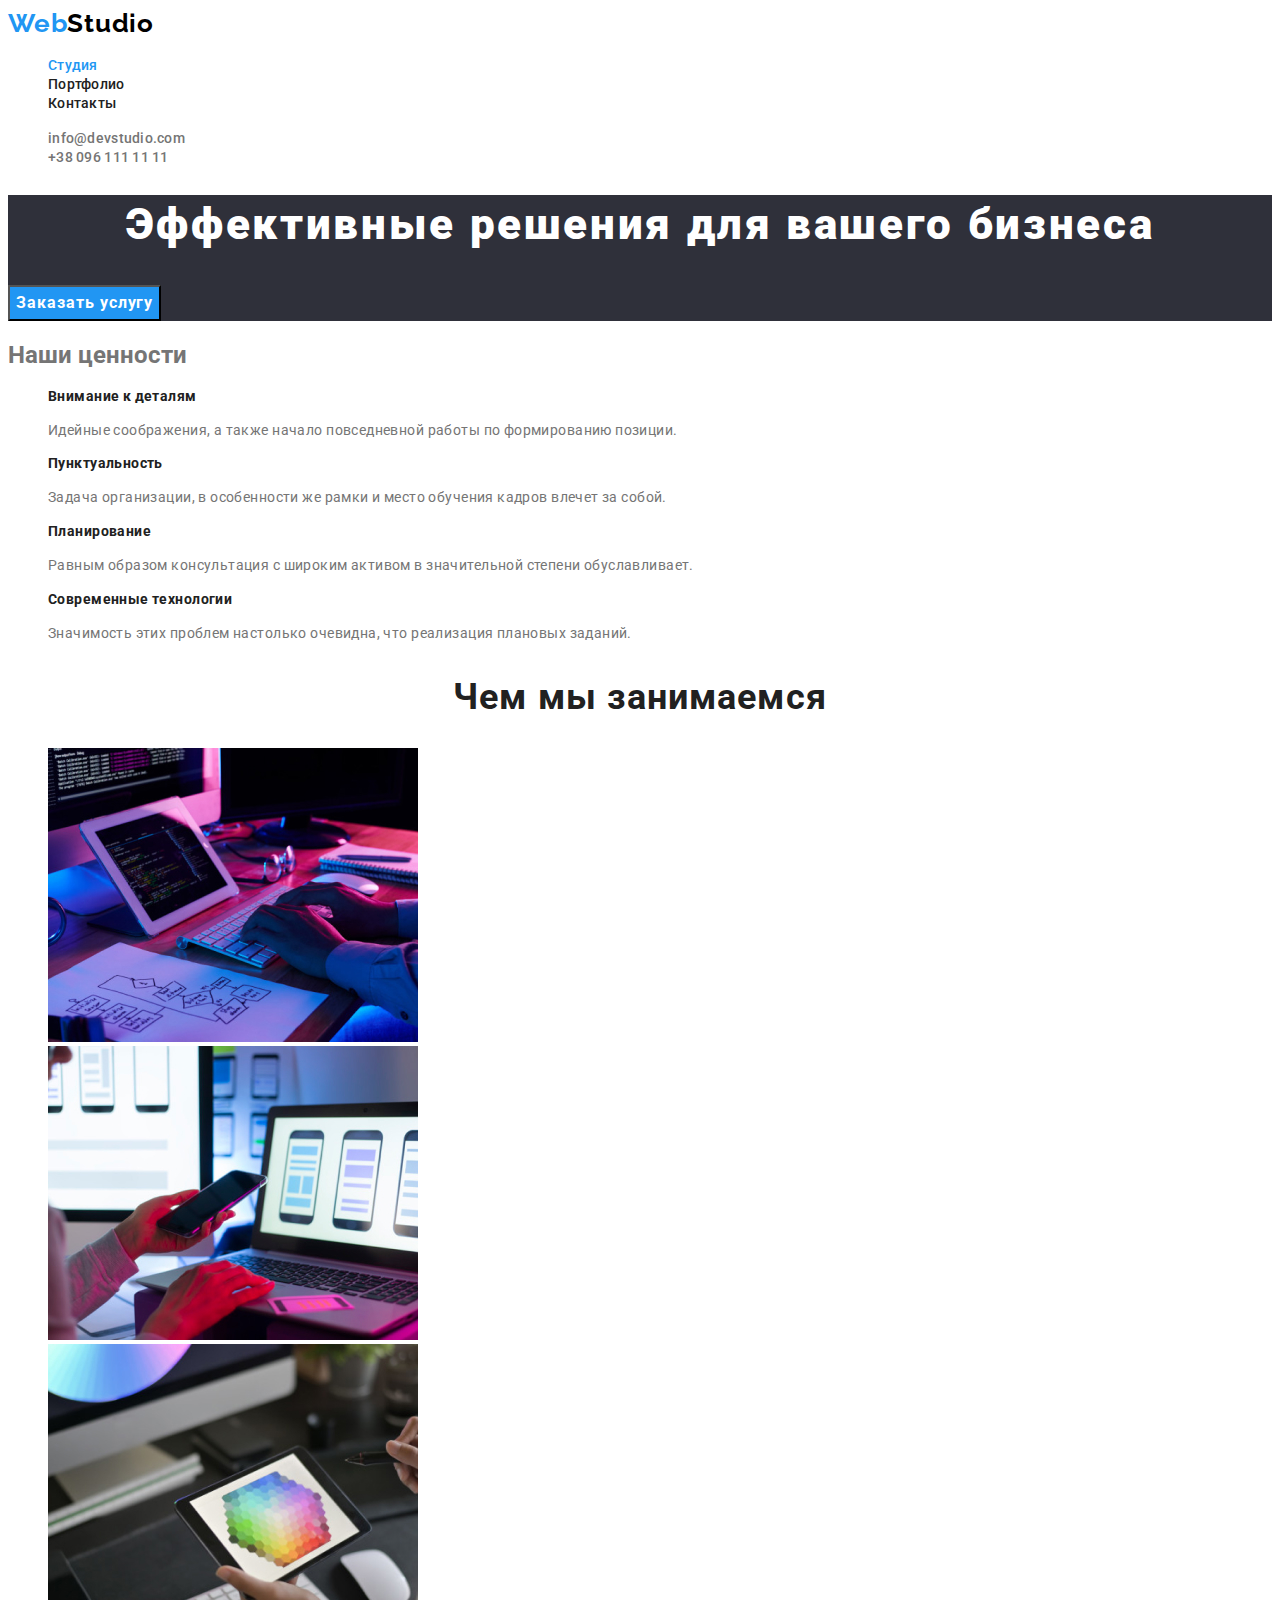
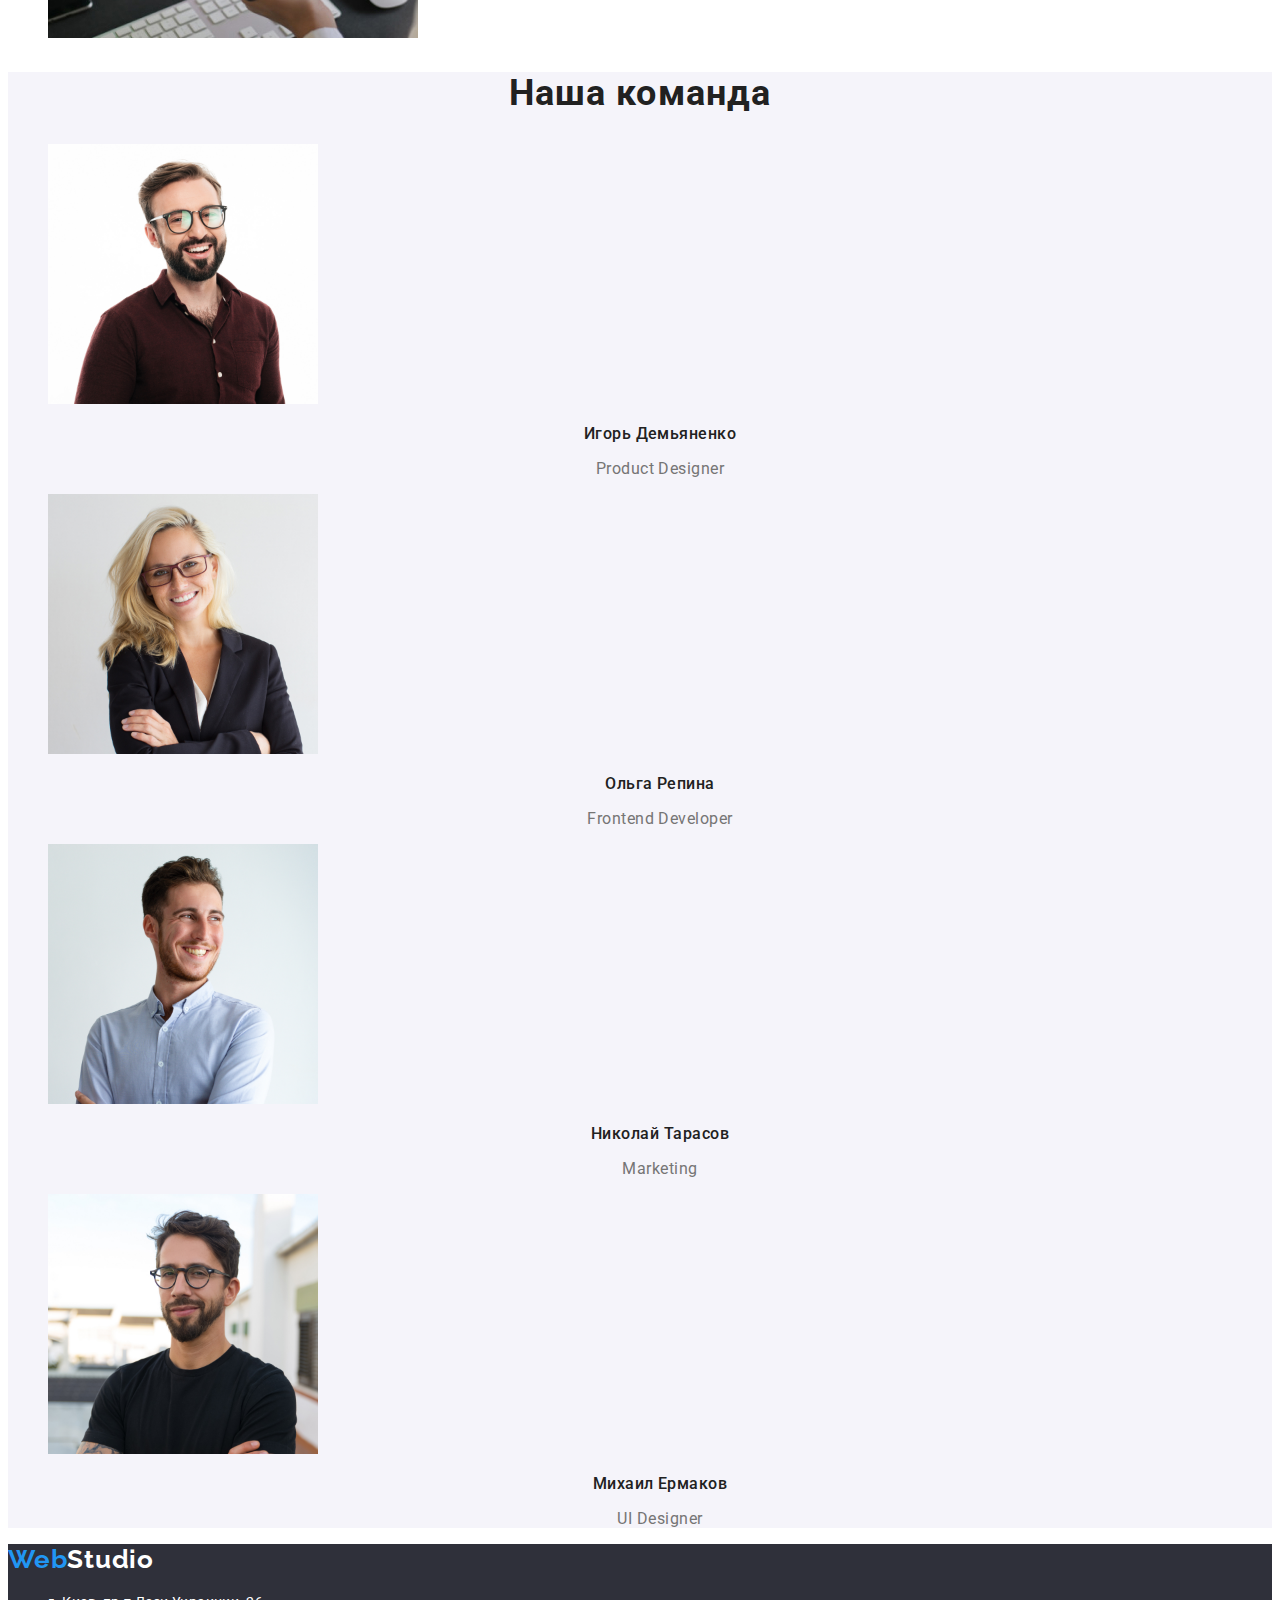
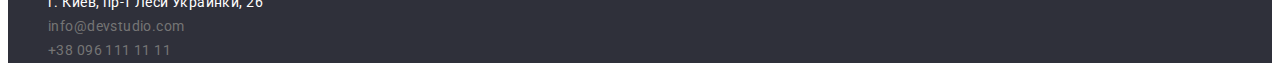
==== index.html @ 7a52e7ff "Дадає файли сайту" ====
<!DOCTYPE html>
<html lang="ru">
<head>
    <meta charset="UTF-8">
    <meta http-equiv="X-UA-Compatible" content="IE=edge">
    <meta name="viewport" content="width=device-width, initial-scale=1.0">
    <title>WebStudio</title>
    <link rel="preconnect" href="https://fonts.gstatic.com">
    <link href="https://fonts.googleapis.com/css2?family=Raleway:wght@700&family=Roboto:wght@400;500;700;900&display=swap" rel="stylesheet">
    <link rel="stylesheet" href="./css/styles.css">
</head>
<body>
<!-- Header -->
    <header>
        <nav class="navigation">
            <a class="logo link" href="./index.html" ><span class="logo-accent">Web</span>Studio</a>
            <ul class="navigation-list list">
                <li><a class="navigation-list-link link current" href="./index.html" >Студия</a></li>
                <li><a class="navigation-list-link link" href="./portfolio.html" >Портфолио</a></li>
                <li><a class="navigation-list-link link" href="#" >Контакты</a></li>
            </ul>
            
        </nav>
        <ul class="contacts-list list">
            <li><a class="contacts-list-link link" href="mailto:info@devstudio.com" >info@devstudio.com</a></li>
            <li><a class="contacts-list-link link" href="tel:+380961111111" >+38 096 111 11 11</a></li>
        </ul>
    </header>
    <main>
<!--Hero-->
    <section class="hero">
        <h1 class="hero-title">Эффективные решения для вашего бизнеса</h1>
        <button class="hero-button" type="button" >Заказать услугу</button>
    </section>
<!--Values-->
    <section class="values">
        <h2>Наши ценности</h2>
        <ul class="values-list list">
            <li>
                <h3 class="values-list-title">Внимание к деталям</h3>
                <p class="values-list-text">Идейные соображения, а также начало повседневной работы по формированию позиции.</p>
            </li>
            <li>
                <h3 class="values-list-title">Пунктуальность</h3>
                <p class="values-list-text">Задача организации, в особенности же рамки и место обучения кадров влечет за собой.</p>
            </li>
            <li>
                <h3 class="values-list-title">Планирование</h3>
                <p class="values-list-text">Равным образом консультация с широким активом в значительной степени обуславливает.</p>                
            </li>
            <li>
                <h3 class="values-list-title">Современные технологии</h3>
                <p class="values-list-text">Значимость этих проблем настолько очевидна, что реализация плановых заданий.</p>                
            </li>
        </ul>
    </section>
<!-- Activity -->
    <section >
        <h2 class="section-title">Чем мы занимаемся </h2>
        <ul class="list">
            <li>
                <img src="./images/what_we_do1.jpg" alt="Человек наберает код" width="370">
            </li>
            <li>
                <img src="./images/what_we_do2.jpg" alt="Человек выбирает дизайн сайта для мобильного устройства" width="370">
            </li>
            <li>
                <img src="./images/what_we_do3.jpg" alt="Человек выбирает цвет из палитры на планшете" width="370">
            </li>
        </ul>
    </section>
<!-- Team -->
    <section class="team"> 
        <h2 class="section-title">Наша команда</h2>
        <ul class="team-list list">
            <li class="team-list-item">
                <img src="./images/team1.jpg" alt="Игорь Демьяненко" width="270">
                <h3 class="team-list-item-title">Игорь Демьяненко</h3>
                <p class="team-list-item-text" lang="en" >Product Designer</p>
            </li>
            <li class="team-list-item">
                <img src="./images/team4.jpg" alt="Ольга Репина" width="270">
                <h3 class="team-list-item-title">Ольга Репина</h3>
                <p class="team-list-item-text" lang="en">Frontend Developer</p>
            </li>
            <li class="team-list-item">
                <img src="./images/team3.jpg" alt="Николай Тарасов" width="270">
                <h3 class="team-list-item-title">Николай Тарасов</h3>
                <p class="team-list-item-text" lang="en">Marketing</p>
            </li>
            <li class="team-list-item">
                <img src="./images/team2.jpg" alt="Михаил Ермаков" width="270">
                <h3 class="team-list-item-title">Михаил Ермаков</h3>
                <p class="team-list-item-text" lang="en">UI Designer</p>
            </li>
        </ul>
    </section>
    </main>
<!-- Footer -->
    <footer class="footer">
        <a class="logo link" href="./index.html" ><span class="logo-accent">Web</span>Studio</a>
        <address class="contact-information">
            <ul class="contact-information-list list">
                <li><a class="contact-information-list-link address link" href="https://goo.gl/maps/SBPvkcsHBhy8aDbb7" target="_blank" rel="noopener noreferrer">г. Киев, пр-т Леси Украинки, 26</a></li>
                <li><a class="contact-information-list-link link" href="mailto:info@devstudio.com" >info@devstudio.com</a></li>
                <li><a class="contact-information-list-link link" href="tel:+380961111111" >+38 096 111 11 11</a></li>
            </ul>
        </address>
    </footer>
</body>
</html>
---- css/styles.css ----
/* accent color #2196F3  */
/* headings color #212121 */
/* main text color #757575 */
/* secondary background color #F5F4FA */
/* primary background color #FFFFFF */
/* logo font Raleway  700
Oleo Script 400 */
/* main font Roboto */
/* font weight 400, 500, 700, 900 */
/* font-family: 'Raleway', sans-serif;
font-family: 'Roboto', sans-serif; */
/* button hover color #188CE8 */
:root {
    --background-color: #FFFFFF;
    --secondary-background-color: #F5F4FA;
    --main-text-color: #757575;
    --secondary-text-color: #212121;
    --accent-color: #2196F3;
    --footer-color: #2F303A;
    --filter-button-color: #F5F4FA;
    --button-accent-color: #188CE8;
    --main-font: "Roboto", sans-serif;
    --logo-font: "Raleway", sans-serif;
}

.list {
    list-style: none;
}

.link {
    text-decoration: none;
}

body {
    background-color: var(--background-color);
    color: var(--main-text-color);
    font-family: var(--main-font);
}
 
/* ============= COMPONENTS ============= */

.section-title {
    color: var(--secondary-text-color);
    font-family: Roboto;
    font-size: 36px;
    line-height: 1.17;
    letter-spacing: 0.03em;
    text-align: center;
 }

/* ============= END COMPONENTS ============= */

/* ============= HEADER ============= */
.logo {
    color: #000000;
    font-family: var(--logo-font);
    font-size: 26px;
    font-weight: 700;
    line-height: 1.19;
    letter-spacing: 0.03em;
}

.logo-accent {
    color: var(--accent-color);
}

.navigation-list-link {
    color:var(--secondary-text-color);
    font-size: 14px;
    font-weight: 500;
    line-height: 1.14;
    letter-spacing: 0.02em;
}

.navigation-list-link.current {
    color: var(--accent-color);
}

.navigation-list-link:hover,
.navigation-list-link:focus {
    color: var(--accent-color);
}

.contacts-list-link {
    color: var(--main-text-color);
    font-size: 14px;
    font-weight: 500;
    line-height: 1.14;
    letter-spacing: 0.02em; 
}

.contacts-list-link:hover,
.contacts-list-link:focus {
    color: var(--accent-color);
}

/* ============= END HEADER ============= */

/* ============= HERO ============= */

.hero {
    background-color: var(--footer-color);
}

.hero-title {
    color: var(--background-color);
    font-size: 44px;
    font-weight: 900;
    line-height: 1.36;
    letter-spacing: 0.06em;
    text-align: center;
}

.hero-button {
    font-family: var(--main-font);
    color: var(--background-color);
    font-size: 16px;
    font-weight: 700;
    line-height: 1.88;
    letter-spacing: 0.06em;
    text-align: center;
    background-color: var(--accent-color); 
    cursor: pointer;
}

.hero-button:hover,
.hero-button:focus {
    background-color: var(--button-accent-color); 
}

/* ============= END HERO ============= */

/* ============= VALUES ============= */

.values-list-title {
    color: var(--secondary-text-color);
    font-size: 14px;
    line-height: 1.14;
    letter-spacing: 0.03em;
}

.values-list-text {
    font-size: 14px;
    line-height: 1.71;
    letter-spacing: 0.03em;
}

/* ============= END VALUES ============= */

/* ============= TEAM ============= */

.team {
    background-color: var(--secondary-background-color);
}

.team-list-item-title {
    color: var(--secondary-text-color);
    font-size: 16px;
    font-weight: 500;
    line-height: 1.19;
    letter-spacing: 0.03em;
    text-align: center;
}

.team-list-item-text {
    font-size: 16px;
    line-height: 1.19;
    letter-spacing: 0.03em;
    text-align: center;
}

/* ============= END TEAM ============= */

/* ============= PORTFOLIO ============= */

.filter-button {
    font-family: var(--main-font);
    color: var(--secondary-text-color);
    background-color: var(--filter-button-color);
    font-size: 16px;
    font-weight: 500;
    line-height: 1.63;
    letter-spacing: 0.03em;
    text-align: center;
    cursor:pointer;
}

.filter-button:hover,
.filter-button:focus {
    color: var(--background-color);
    background-color: var(--accent-color);
}

.examples-list-item-title {
    color: var(--secondary-text-color);
    font-size: 18px;
    line-height: 2;
    letter-spacing: 0.06em;
}

.examples-list-item-text {
    font-size: 16px;
    line-height: 1.88;
    letter-spacing: 0.03em;
 }

/* ============= END PORTFOLIO ============= */

/* ============= FOOTER ============= */

.footer {
    background-color: var(--footer-color);
}

.footer .logo {
    color:var(--background-color)
}

.contact-information-list-link {
    color: var(--main-text-color);
    font-style: normal;
    font-size: 14px;
    line-height: 1.71;
    letter-spacing: 0.03em;
}

.contact-information-list-link.address {
    color: var(--background-color);
}

.contact-information-list-link:hover,
.contact-information-list-link:focus {
    color: var(--accent-color);
}

/* ============= END FOOTER ============= */
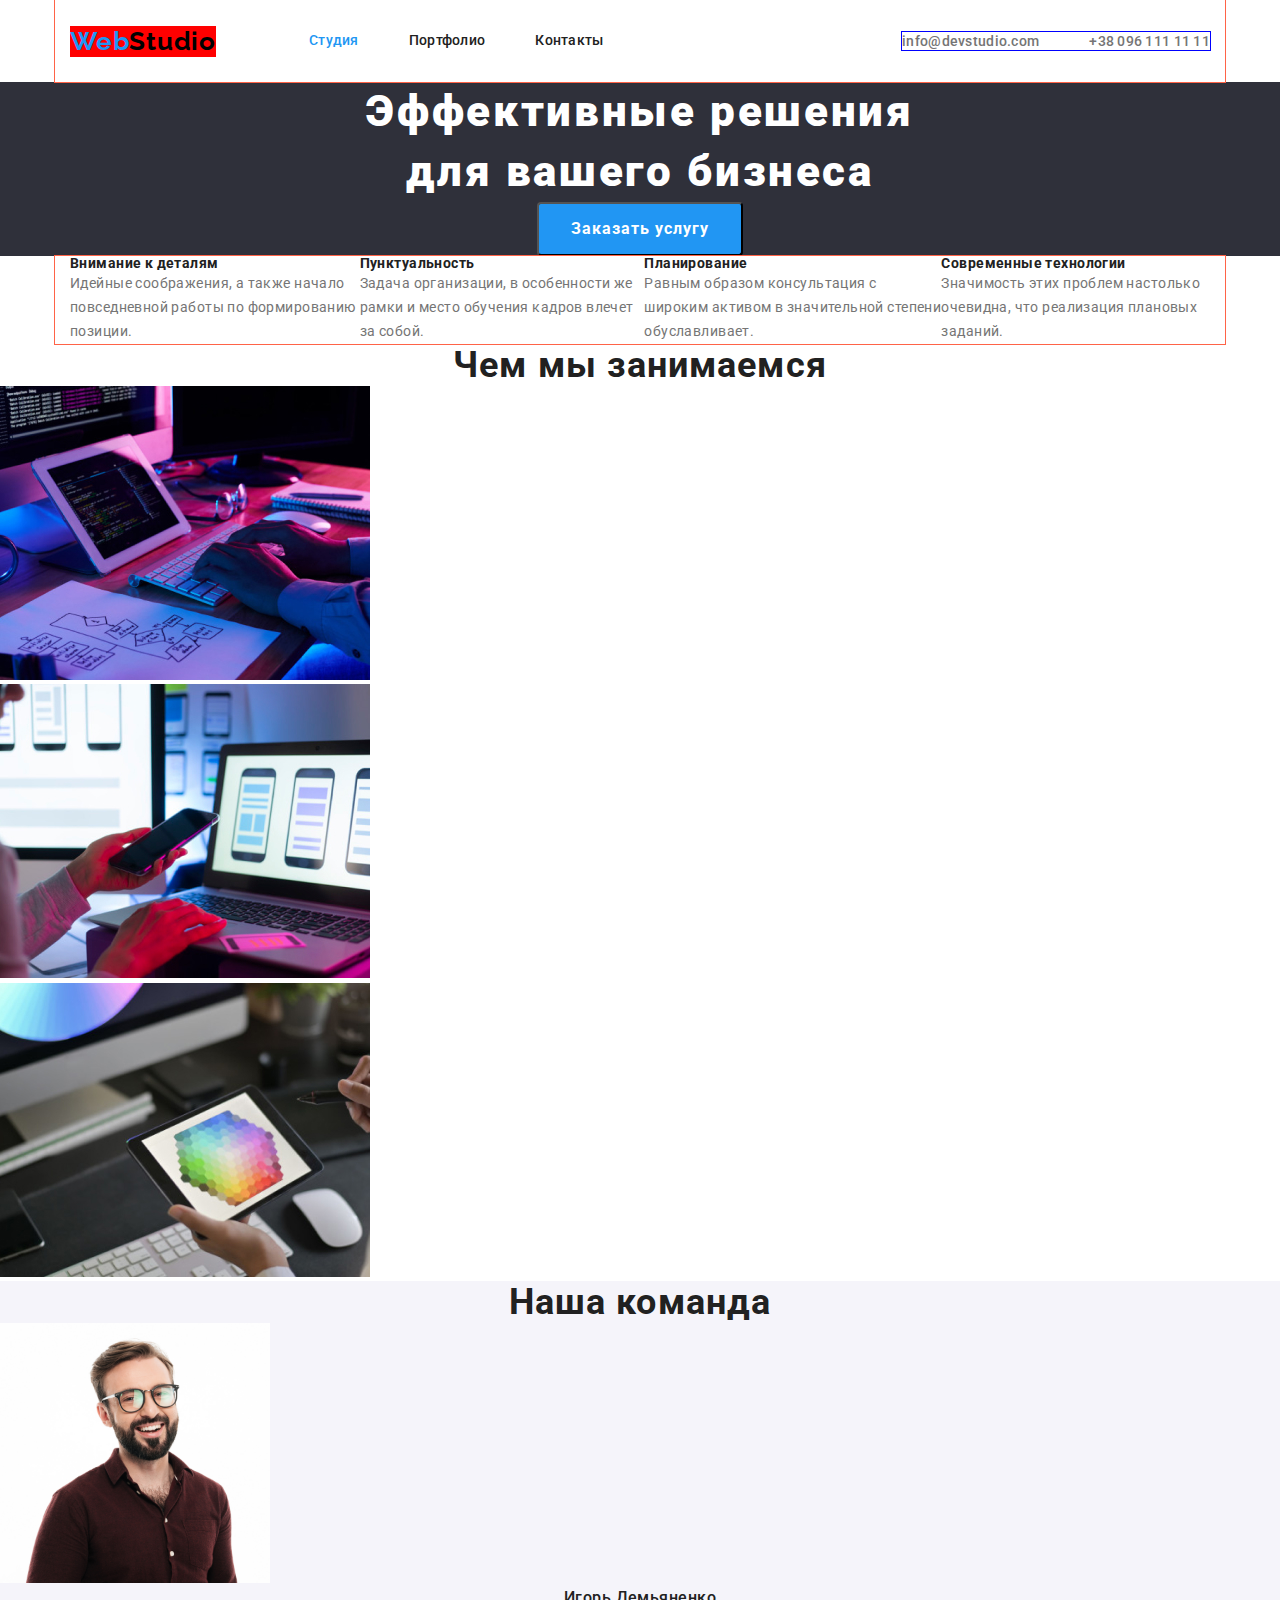
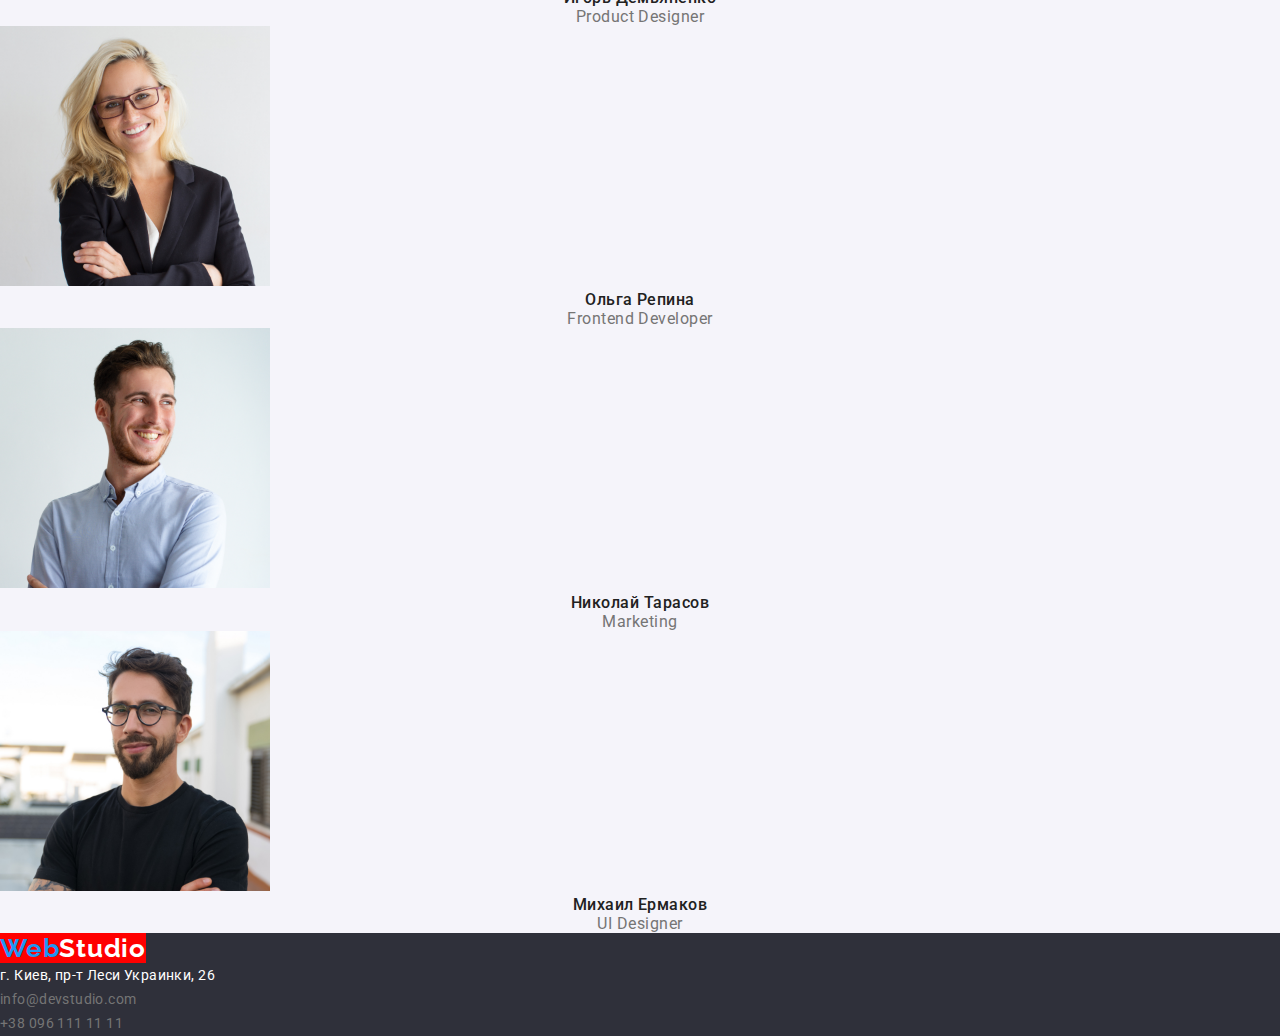
==== commit fb5b4c47: "Додає стилі позиціонування до header і hero" ====
--- a/index.html
+++ b/index.html
@@ -7,52 +7,59 @@
     <title>WebStudio</title>
     <link rel="preconnect" href="https://fonts.gstatic.com">
     <link href="https://fonts.googleapis.com/css2?family=Raleway:wght@700&family=Roboto:wght@400;500;700;900&display=swap" rel="stylesheet">
+    <link rel="stylesheet" href="https://cdnjs.cloudflare.com/ajax/libs/modern-normalize/0.6.0/modern-normalize.min.css"/>
     <link rel="stylesheet" href="./css/styles.css">
 </head>
 <body>
 <!-- Header -->
-    <header>
-        <nav class="navigation">
-            <a class="logo link" href="./index.html" ><span class="logo-accent">Web</span>Studio</a>
-            <ul class="navigation-list list">
-                <li><a class="navigation-list-link link current" href="./index.html" >Студия</a></li>
-                <li><a class="navigation-list-link link" href="./portfolio.html" >Портфолио</a></li>
-                <li><a class="navigation-list-link link" href="#" >Контакты</a></li>
+    <header class="page-header">
+        <div class="container">
+            <nav class="navigation">
+                <a class="logo link" href="./index.html" ><span class="logo-accent">Web</span>Studio</a>
+                <ul class="navigation-list list">
+                    <li class="item"><a class="navigation-list-link link current" href="./index.html" >Студия</a></li>
+                    <li class="item"><a class="navigation-list-link link" href="./portfolio.html" >Портфолио</a></li>
+                    <li class="item"><a class="navigation-list-link link" href="#" >Контакты</a></li>
+                </ul>
+                
+            </nav>
+            <ul class="contacts-list list">
+                <li class="item"><a class="contacts-list-link link" href="mailto:info@devstudio.com" >info@devstudio.com</a></li>
+                <li class="item"><a class="contacts-list-link link" href="tel:+380961111111" >+38 096 111 11 11</a></li>
             </ul>
-            
-        </nav>
-        <ul class="contacts-list list">
-            <li><a class="contacts-list-link link" href="mailto:info@devstudio.com" >info@devstudio.com</a></li>
-            <li><a class="contacts-list-link link" href="tel:+380961111111" >+38 096 111 11 11</a></li>
-        </ul>
+        </div>
     </header>
     <main>
 <!--Hero-->
     <section class="hero">
-        <h1 class="hero-title">Эффективные решения для вашего бизнеса</h1>
-        <button class="hero-button" type="button" >Заказать услугу</button>
+        <div>
+            <h1 class="hero-title">Эффективные решения <br/> для вашего бизнеса</h1>
+            <button class="hero-button" type="button" >Заказать услугу</button>
+        </div>
     </section>
 <!--Values-->
     <section class="values">
-        <h2>Наши ценности</h2>
+        <div class="container">
+            <h2 class="visually-hidden">Наши ценности</h2>
         <ul class="values-list list">
-            <li>
+            <li class="item">
                 <h3 class="values-list-title">Внимание к деталям</h3>
                 <p class="values-list-text">Идейные соображения, а также начало повседневной работы по формированию позиции.</p>
             </li>
-            <li>
+            <li class="item">
                 <h3 class="values-list-title">Пунктуальность</h3>
                 <p class="values-list-text">Задача организации, в особенности же рамки и место обучения кадров влечет за собой.</p>
             </li>
-            <li>
+            <li class="item">
                 <h3 class="values-list-title">Планирование</h3>
                 <p class="values-list-text">Равным образом консультация с широким активом в значительной степени обуславливает.</p>                
             </li>
-            <li>
+            <li class="item">
                 <h3 class="values-list-title">Современные технологии</h3>
                 <p class="values-list-text">Значимость этих проблем настолько очевидна, что реализация плановых заданий.</p>                
             </li>
         </ul>
+        </div>
     </section>
 <!-- Activity -->
     <section >
--- a/css/styles.css
+++ b/css/styles.css
@@ -23,6 +23,24 @@
     --logo-font: "Raleway", sans-serif;
 }
 
+h1,
+h2,
+h3,
+h4,
+h5,
+h6,
+p {
+  margin-top: 0;
+  margin-bottom: 0;
+}
+
+ul,
+ol {
+  margin-top: 0;
+  margin-bottom: 0;
+  padding-left: 0;
+}
+
 .list {
     list-style: none;
 }
@@ -36,6 +54,29 @@
     color: var(--main-text-color);
     font-family: var(--main-font);
 }
+
+.container {
+    margin-left: auto;
+    margin-right: auto;
+    width: 1170px;
+    padding-left: 15px;
+    padding-right: 15px;
+    outline: 1px solid tomato;
+}
+
+.visually-hidden {
+    position: absolute;
+    width: 1px;
+    height: 1px;
+    margin: -1px;
+    border: 0;
+    padding: 0;
+    
+    white-space: nowrap;
+    clip-path: inset(100%);
+    clip: rect(0 0 0 0);
+    overflow: hidden;
+  }
  
 /* ============= COMPONENTS ============= */
 
@@ -51,8 +92,22 @@
 /* ============= END COMPONENTS ============= */
 
 /* ============= HEADER ============= */
+
+.page-header > .container {
+    display:flex;
+    align-items: center;
+}
+
+.page-header .navigation {
+    display: flex;
+}
+
 .logo {
+    margin-right: 93px;
+    background-color: red;
+
     color: #000000;
+
     font-family: var(--logo-font);
     font-size: 26px;
     font-weight: 700;
@@ -64,8 +119,26 @@
     color: var(--accent-color);
 }
 
+.navigation-list {
+    display: flex;
+    align-items: center;
+}
+
+.navigation-list > .item {
+}
+
+.navigation-list > .item:not(:last-child) {
+    margin-right: 50px;
+}
+
+/* NEEDS REVIEWING PROBLEM WITH PADDING */
 .navigation-list-link {
+    display: block;
+    padding-top: 32;
+    padding-top: 32;
+
     color:var(--secondary-text-color);
+
     font-size: 14px;
     font-weight: 500;
     line-height: 1.14;
@@ -81,8 +154,21 @@
     color: var(--accent-color);
 }
 
+.contacts-list {
+    display: flex;
+    margin-top: 32px;
+    margin-bottom: 32px;
+    margin-left: auto;
+    outline: 1px solid blue;
+}
+
+.contacts-list > .item:not(:last-child) {
+    margin-right: 50px;
+}
+
 .contacts-list-link {
     color: var(--main-text-color);
+    
     font-size: 14px;
     font-weight: 500;
     line-height: 1.14;
@@ -100,26 +186,34 @@
 
 .hero {
     background-color: var(--footer-color);
+
+    text-align: center;
 }
 
 .hero-title {
     color: var(--background-color);
+
     font-size: 44px;
     font-weight: 900;
     line-height: 1.36;
     letter-spacing: 0.06em;
-    text-align: center;
 }
 
 .hero-button {
+    border-radius: 4px;
+    padding: 10px 32px;
+    min-width: 200px;
+
+    color: var(--background-color);
+    background-color: var(--accent-color);
+
     font-family: var(--main-font);
-    color: var(--background-color);
     font-size: 16px;
     font-weight: 700;
     line-height: 1.88;
     letter-spacing: 0.06em;
     text-align: center;
-    background-color: var(--accent-color); 
+ 
     cursor: pointer;
 }
 
@@ -131,6 +225,14 @@
 /* ============= END HERO ============= */
 
 /* ============= VALUES ============= */
+
+.values-list {
+    display: flex;
+}
+
+.values-list > .item {
+
+}
 
 .values-list-title {
     color: var(--secondary-text-color);
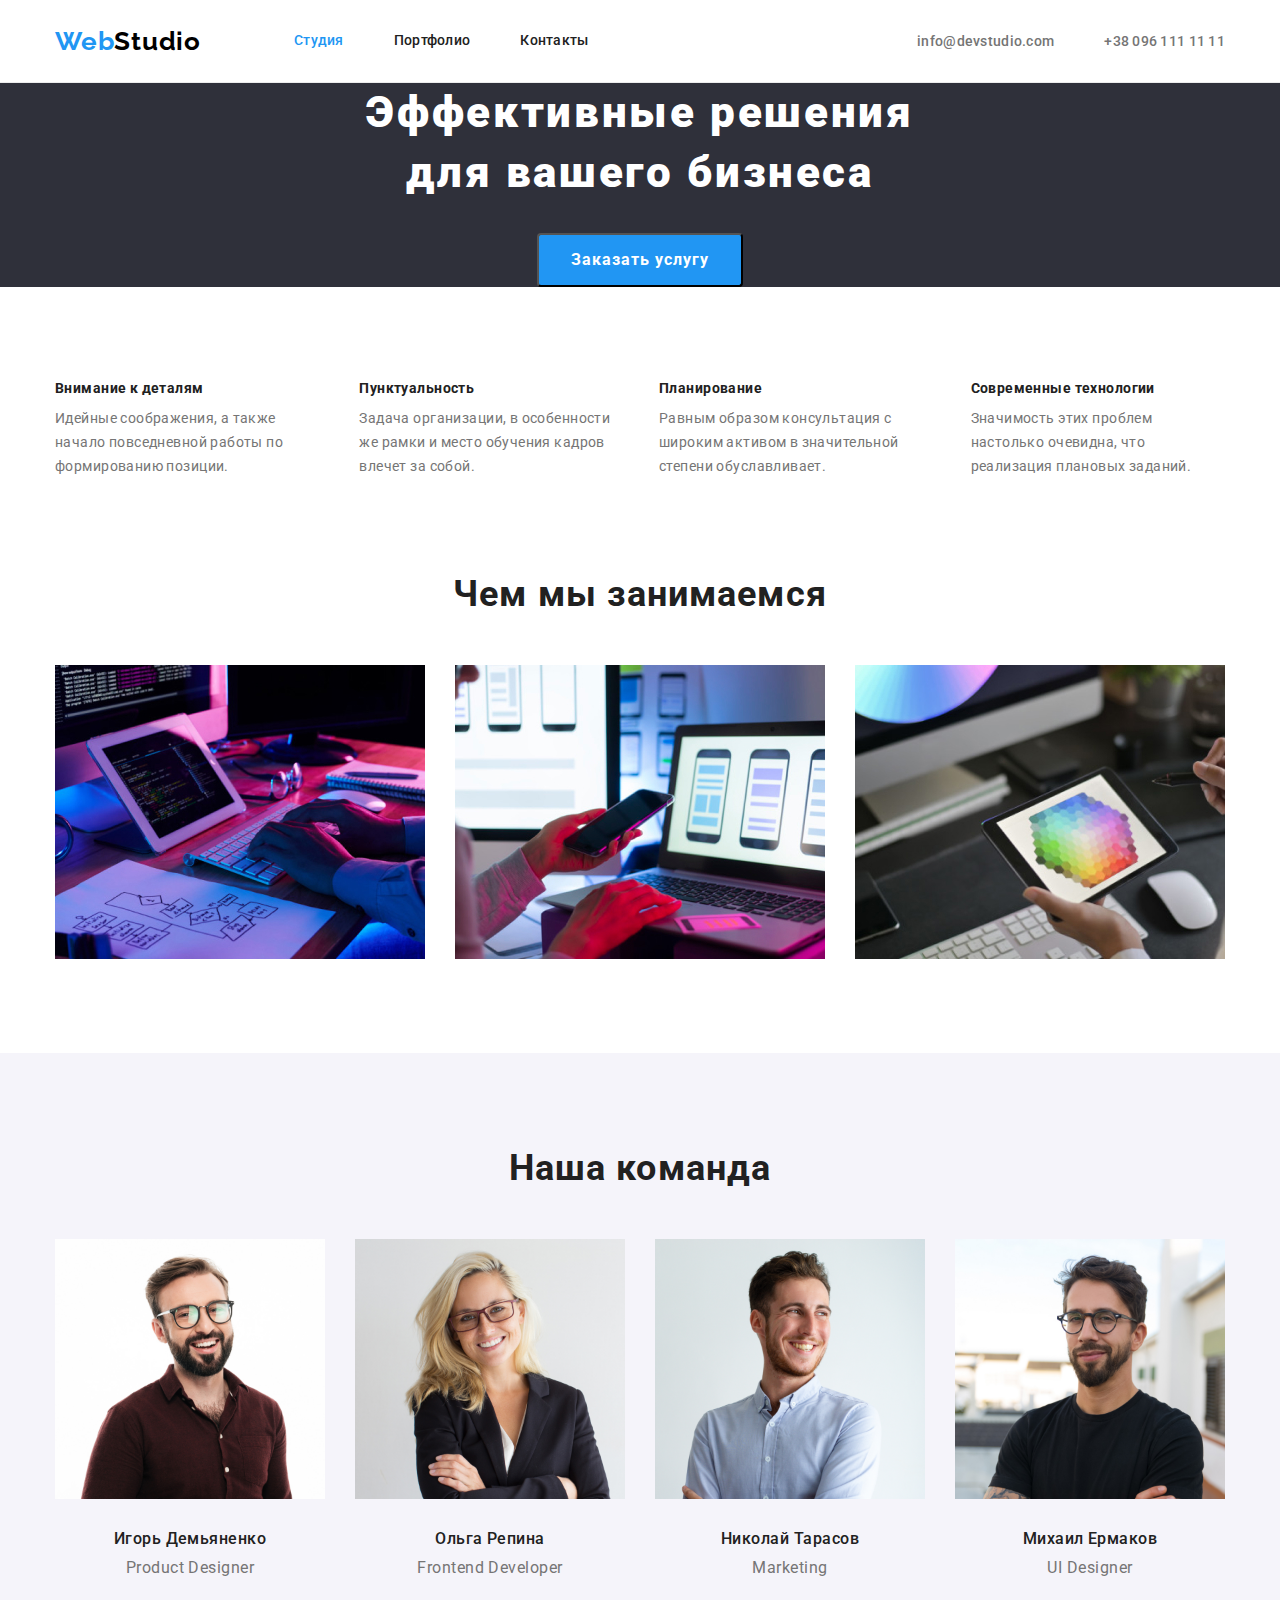
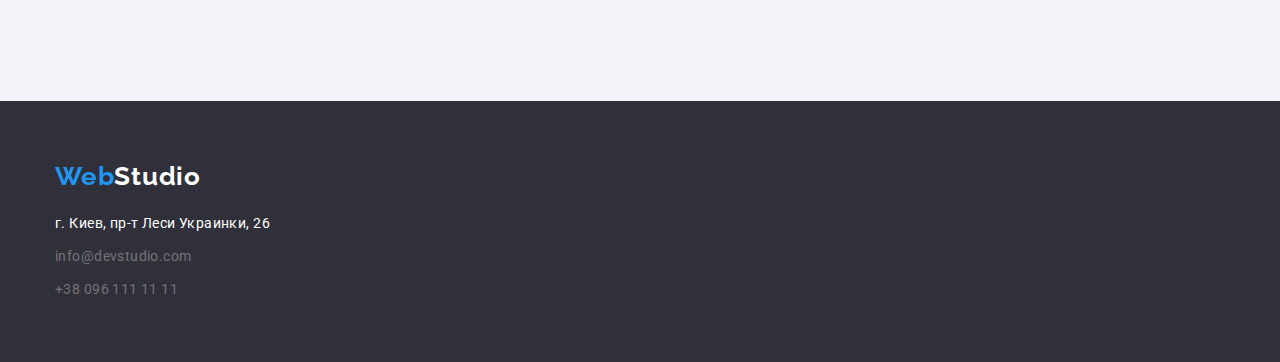
==== commit 2fc97c38: "Дадає стилі позиціонування до файлу styles.css" ====
--- a/index.html
+++ b/index.html
@@ -38,7 +38,7 @@
         </div>
     </section>
 <!--Values-->
-    <section class="values">
+    <section class="values section">
         <div class="container">
             <h2 class="visually-hidden">Наши ценности</h2>
         <ul class="values-list list">
@@ -62,57 +62,63 @@
         </div>
     </section>
 <!-- Activity -->
-    <section >
-        <h2 class="section-title">Чем мы занимаемся </h2>
-        <ul class="list">
-            <li>
-                <img src="./images/what_we_do1.jpg" alt="Человек наберает код" width="370">
+    <section class="activity section">
+        <div class="container">
+            <h2 class="section-title">Чем мы занимаемся </h2>
+        <ul class="activity-list list">
+            <li class="item">
+                <img  class="image" src="./images/what_we_do1.jpg" alt="Человек наберает код" width="370">
             </li>
-            <li>
-                <img src="./images/what_we_do2.jpg" alt="Человек выбирает дизайн сайта для мобильного устройства" width="370">
+            <li class="item">
+                <img class="image" src="./images/what_we_do2.jpg" alt="Человек выбирает дизайн сайта для мобильного устройства" width="370">
             </li>
-            <li>
-                <img src="./images/what_we_do3.jpg" alt="Человек выбирает цвет из палитры на планшете" width="370">
+            <li class="item">
+                <img class="image" src="./images/what_we_do3.jpg" alt="Человек выбирает цвет из палитры на планшете" width="370">
             </li>
         </ul>
+        </div>
     </section>
 <!-- Team -->
-    <section class="team"> 
-        <h2 class="section-title">Наша команда</h2>
+    <section class="team section"> 
+        <div class="container">
+            <h2 class="section-title">Наша команда</h2>
         <ul class="team-list list">
             <li class="team-list-item">
-                <img src="./images/team1.jpg" alt="Игорь Демьяненко" width="270">
+                <img class="team-list-item-image" src="./images/team1.jpg" alt="Игорь Демьяненко" width="270">
                 <h3 class="team-list-item-title">Игорь Демьяненко</h3>
                 <p class="team-list-item-text" lang="en" >Product Designer</p>
             </li>
             <li class="team-list-item">
-                <img src="./images/team4.jpg" alt="Ольга Репина" width="270">
+                <img class="team-list-item-image" src="./images/team4.jpg" alt="Ольга Репина" width="270">
                 <h3 class="team-list-item-title">Ольга Репина</h3>
                 <p class="team-list-item-text" lang="en">Frontend Developer</p>
             </li>
             <li class="team-list-item">
-                <img src="./images/team3.jpg" alt="Николай Тарасов" width="270">
+                <img class="team-list-item-image" src="./images/team3.jpg" alt="Николай Тарасов" width="270">
                 <h3 class="team-list-item-title">Николай Тарасов</h3>
                 <p class="team-list-item-text" lang="en">Marketing</p>
             </li>
             <li class="team-list-item">
-                <img src="./images/team2.jpg" alt="Михаил Ермаков" width="270">
+                <img class="team-list-item-image" src="./images/team2.jpg" alt="Михаил Ермаков" width="270">
                 <h3 class="team-list-item-title">Михаил Ермаков</h3>
                 <p class="team-list-item-text" lang="en">UI Designer</p>
             </li>
         </ul>
+        </div>
     </section>
     </main>
 <!-- Footer -->
     <footer class="footer">
-        <a class="logo link" href="./index.html" ><span class="logo-accent">Web</span>Studio</a>
+        <div class="container">
+            <a class="logo link" href="./index.html" ><span class="logo-accent">Web</span>Studio</a>
         <address class="contact-information">
             <ul class="contact-information-list list">
-                <li><a class="contact-information-list-link address link" href="https://goo.gl/maps/SBPvkcsHBhy8aDbb7" target="_blank" rel="noopener noreferrer">г. Киев, пр-т Леси Украинки, 26</a></li>
-                <li><a class="contact-information-list-link link" href="mailto:info@devstudio.com" >info@devstudio.com</a></li>
-                <li><a class="contact-information-list-link link" href="tel:+380961111111" >+38 096 111 11 11</a></li>
+                <li class="item"><a class="contact-information-list-link address link" href="https://goo.gl/maps/SBPvkcsHBhy8aDbb7" target="_blank" rel="noopener noreferrer">г. Киев, пр-т Леси Украинки, 26</a></li>
+                <li class="item"><a class="contact-information-list-link link" href="mailto:info@devstudio.com" >info@devstudio.com</a></li>
+                <li class="item"><a class="contact-information-list-link link" href="tel:+380961111111" >+38 096 111 11 11</a></li>
             </ul>
         </address>
+        </div>
     </footer>
 </body>
 </html>--- a/css/styles.css
+++ b/css/styles.css
@@ -19,6 +19,8 @@
     --footer-color: #2F303A;
     --filter-button-color: #F5F4FA;
     --button-accent-color: #188CE8;
+    --logo-black-color: #000000;
+    --header-border-color: #ECECEC;
     --main-font: "Roboto", sans-serif;
     --logo-font: "Raleway", sans-serif;
 }
@@ -58,10 +60,9 @@
 .container {
     margin-left: auto;
     margin-right: auto;
-    width: 1170px;
+    width: 1200px;
     padding-left: 15px;
     padding-right: 15px;
-    outline: 1px solid tomato;
 }
 
 .visually-hidden {
@@ -89,9 +90,18 @@
     text-align: center;
  }
 
+ .section {
+     padding-top: 94px;
+     padding-bottom: 94px;
+ }
+
 /* ============= END COMPONENTS ============= */
 
 /* ============= HEADER ============= */
+
+.page-header {
+    border-bottom: 1px solid var(--header-border-color);
+}
 
 .page-header > .container {
     display:flex;
@@ -100,14 +110,13 @@
 
 .page-header .navigation {
     display: flex;
+    align-items: center;
 }
 
 .logo {
     margin-right: 93px;
-    background-color: red;
-
-    color: #000000;
-
+
+    color: var(--logo-black-color);
     font-family: var(--logo-font);
     font-size: 26px;
     font-weight: 700;
@@ -121,21 +130,16 @@
 
 .navigation-list {
     display: flex;
-    align-items: center;
-}
-
-.navigation-list > .item {
 }
 
 .navigation-list > .item:not(:last-child) {
     margin-right: 50px;
 }
 
-/* NEEDS REVIEWING PROBLEM WITH PADDING */
 .navigation-list-link {
     display: block;
-    padding-top: 32;
-    padding-top: 32;
+    padding-top: 32px;
+    padding-bottom: 32px;
 
     color:var(--secondary-text-color);
 
@@ -159,7 +163,6 @@
     margin-top: 32px;
     margin-bottom: 32px;
     margin-left: auto;
-    outline: 1px solid blue;
 }
 
 .contacts-list > .item:not(:last-child) {
@@ -186,13 +189,13 @@
 
 .hero {
     background-color: var(--footer-color);
-
     text-align: center;
 }
 
 .hero-title {
+    margin-bottom: 30px;
+
     color: var(--background-color);
-
     font-size: 44px;
     font-weight: 900;
     line-height: 1.36;
@@ -206,7 +209,6 @@
 
     color: var(--background-color);
     background-color: var(--accent-color);
-
     font-family: var(--main-font);
     font-size: 16px;
     font-weight: 700;
@@ -230,11 +232,13 @@
     display: flex;
 }
 
-.values-list > .item {
-
+.values-list > .item:not(:last-child) {
+    margin-right: 30px;
 }
 
 .values-list-title {
+    margin-bottom: 10px;
+
     color: var(--secondary-text-color);
     font-size: 14px;
     line-height: 1.14;
@@ -249,13 +253,59 @@
 
 /* ============= END VALUES ============= */
 
+/* ============= ACTIVITY ============= */
+.activity {
+    padding-top: 0;
+}
+
+.activity .section-title {
+    margin-bottom: 50px;
+}
+
+.activity-list {
+    display:flex;
+}
+
+.activity-list > .item:not(:last-child) {
+    margin-right: 30px;
+}
+
+.activity .image {
+    display: block;
+}
+
+/* ============= END ACTIVITY ============= */
+
 /* ============= TEAM ============= */
 
 .team {
     background-color: var(--secondary-background-color);
 }
 
+.team  .section-title {
+    margin-bottom: 50px;
+}
+
+.team-list {
+    display: flex;
+}
+
+.team-list-item {
+    padding-bottom: 30px;
+}
+
+.team-list-item:not(:last-child) {
+    margin-right: 30px;
+}
+
+.team-list-item-image {
+    display: block;
+    margin-bottom: 30px;
+}
+
 .team-list-item-title {
+    margin-bottom: 10px;
+
     color: var(--secondary-text-color);
     font-size: 16px;
     font-weight: 500;
@@ -275,7 +325,21 @@
 
 /* ============= PORTFOLIO ============= */
 
+.filter-list {
+    display: flex;
+    justify-content: center;
+    margin-bottom: 50px;
+}
+
+.filter-list > .item:not(:last-child) {
+    margin-right: 8px;
+}
+
 .filter-button {
+    padding: 6px 22px;
+    border: transparent;
+    border-radius: 4px;
+
     font-family: var(--main-font);
     color: var(--secondary-text-color);
     background-color: var(--filter-button-color);
@@ -293,7 +357,27 @@
     background-color: var(--accent-color);
 }
 
+.examples-list {
+    display: flex;
+    flex-wrap: wrap;
+    margin: -15px;
+}
+
+.examples-list-item {
+    margin: 15px;
+    padding-bottom: 20px;
+    /* flex-basis: calc((100%-60px)/3); */
+}
+
+.examples-list-item-image {
+    display: block;
+    margin-bottom: 20px;
+}
+
 .examples-list-item-title {
+    margin-bottom: 4px;
+    padding-left: 24px;
+
     color: var(--secondary-text-color);
     font-size: 18px;
     line-height: 2;
@@ -304,6 +388,7 @@
     font-size: 16px;
     line-height: 1.88;
     letter-spacing: 0.03em;
+    padding-left: 24px;
  }
 
 /* ============= END PORTFOLIO ============= */
@@ -311,11 +396,21 @@
 /* ============= FOOTER ============= */
 
 .footer {
+    padding-top: 60px;
+    padding-bottom: 60px;
+
     background-color: var(--footer-color);
 }
 
 .footer .logo {
-    color:var(--background-color)
+    display: block;
+    margin-bottom: 20px;
+
+    color: var(--background-color);
+}
+
+.contact-information-list > .item.item:not(:last-child) {
+    margin-bottom: 9px;
 }
 
 .contact-information-list-link {
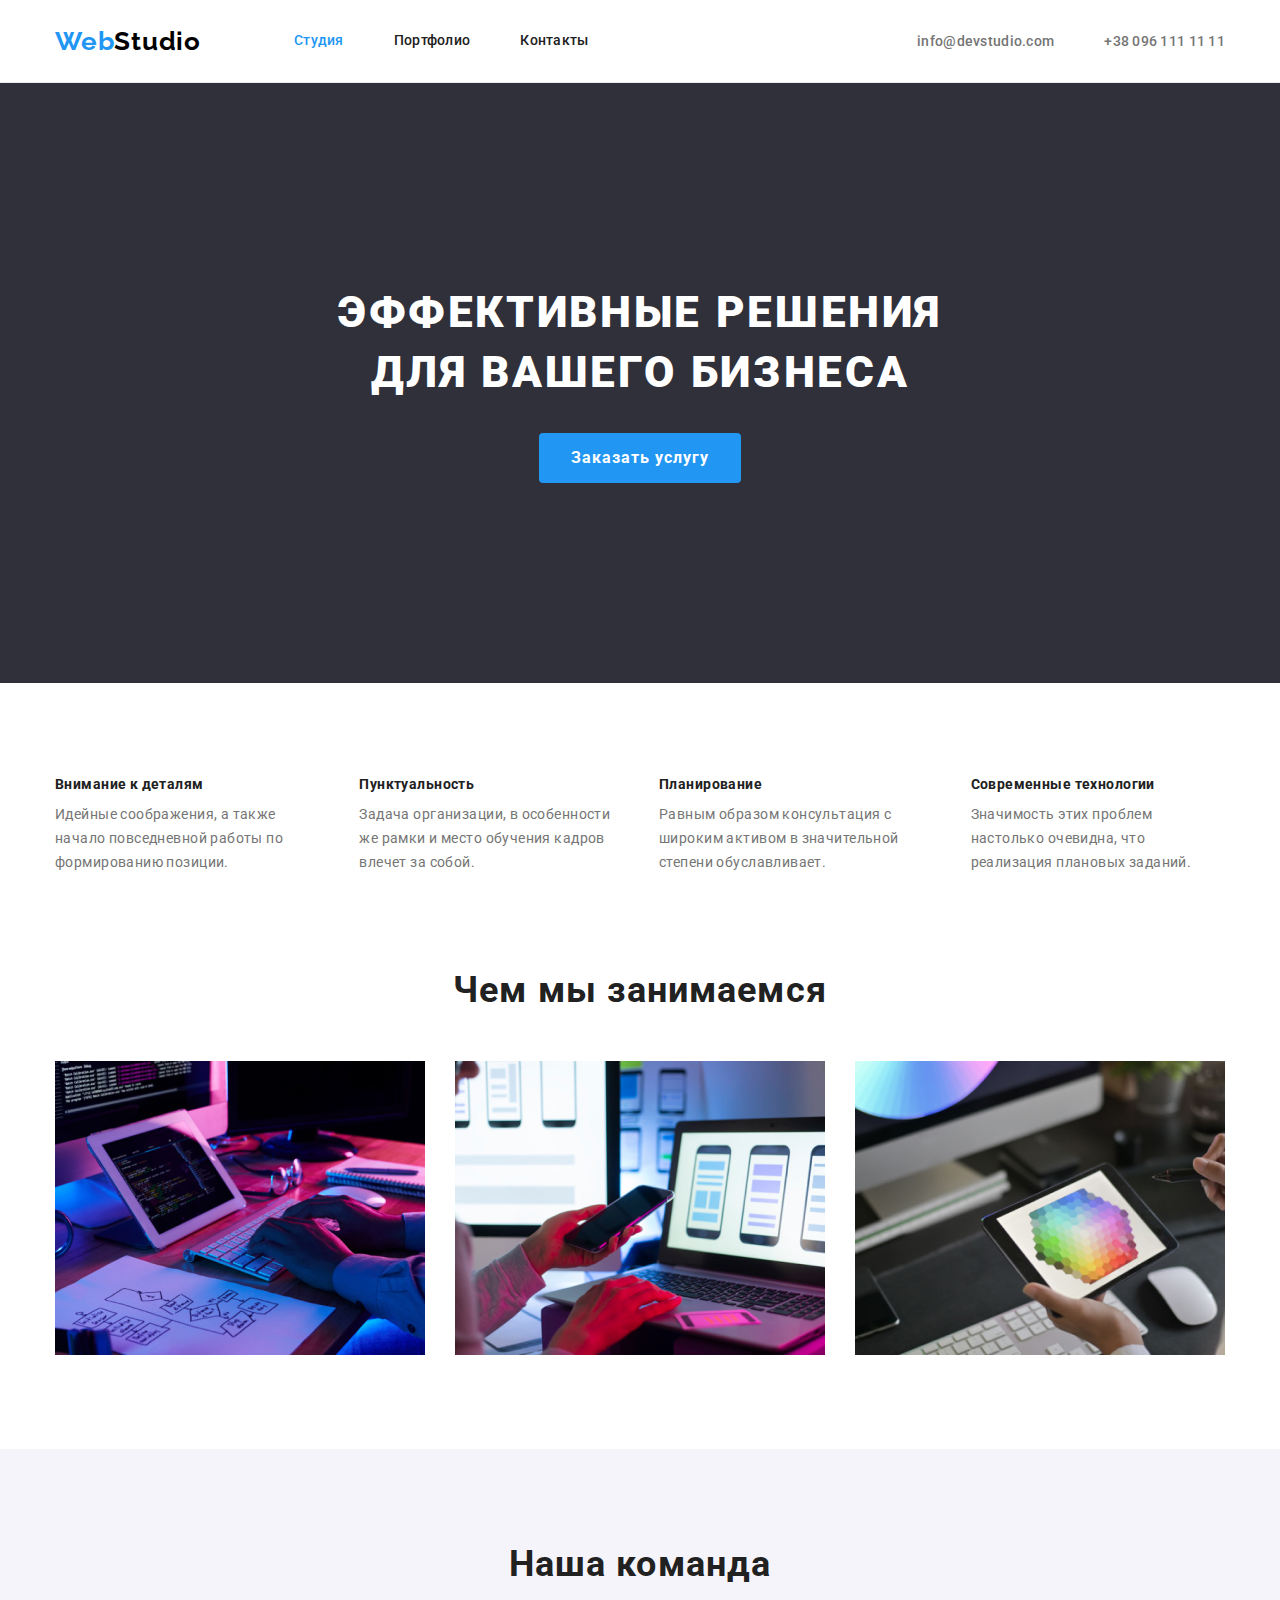
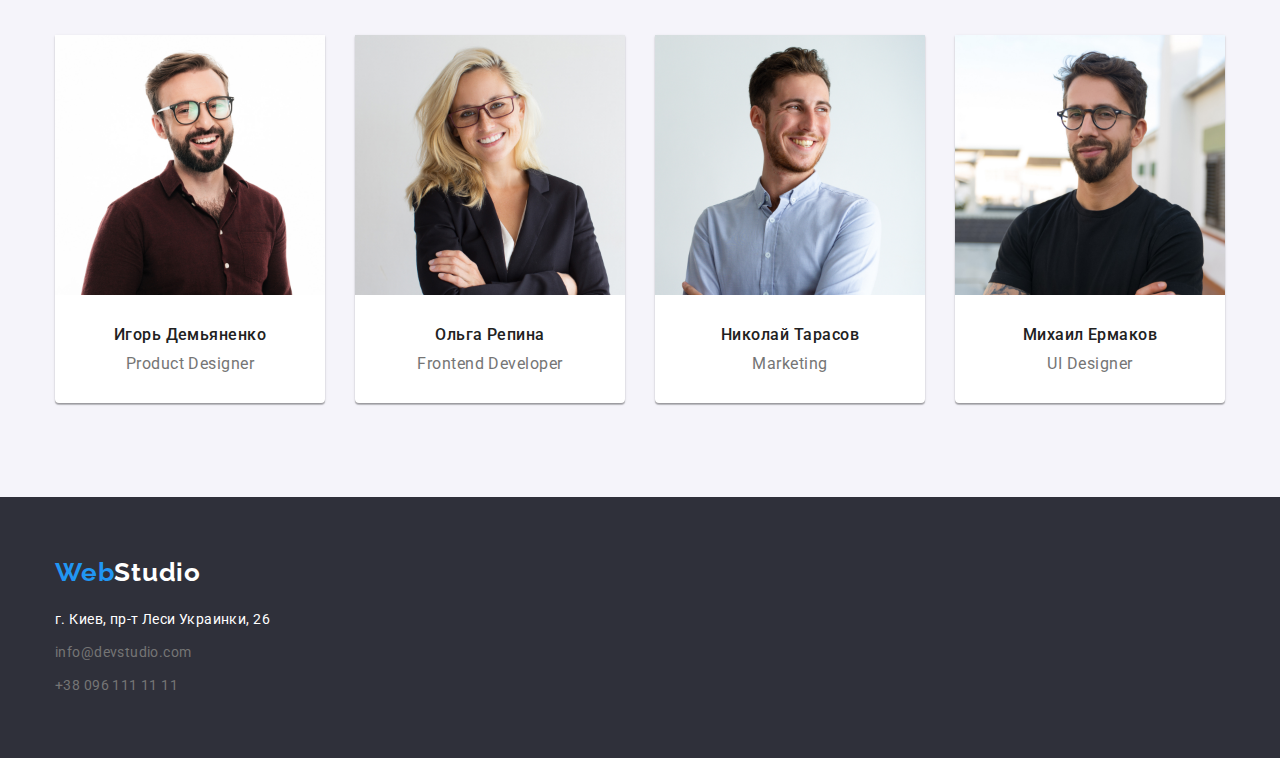
==== commit 70317fa4: "Вносить зміни відповідно до зауважень ментора" ====
--- a/index.html
+++ b/index.html
@@ -85,23 +85,31 @@
         <ul class="team-list list">
             <li class="team-list-item">
                 <img class="team-list-item-image" src="./images/team1.jpg" alt="Игорь Демьяненко" width="270">
-                <h3 class="team-list-item-title">Игорь Демьяненко</h3>
-                <p class="team-list-item-text" lang="en" >Product Designer</p>
+                <div class="text-content">
+                    <h3 class="team-list-item-title">Игорь Демьяненко</h3>
+                    <p class="team-list-item-text" lang="en" >Product Designer</p>
+                </div> 
             </li>
             <li class="team-list-item">
                 <img class="team-list-item-image" src="./images/team4.jpg" alt="Ольга Репина" width="270">
-                <h3 class="team-list-item-title">Ольга Репина</h3>
-                <p class="team-list-item-text" lang="en">Frontend Developer</p>
+                <div class="text-content">
+                    <h3 class="team-list-item-title">Ольга Репина</h3>
+                    <p class="team-list-item-text" lang="en">Frontend Developer</p>
+                </div>   
             </li>
             <li class="team-list-item">
                 <img class="team-list-item-image" src="./images/team3.jpg" alt="Николай Тарасов" width="270">
-                <h3 class="team-list-item-title">Николай Тарасов</h3>
-                <p class="team-list-item-text" lang="en">Marketing</p>
+                <div class="text-content">
+                    <h3 class="team-list-item-title">Николай Тарасов</h3>
+                    <p class="team-list-item-text" lang="en">Marketing</p>
+                </div> 
             </li>
             <li class="team-list-item">
                 <img class="team-list-item-image" src="./images/team2.jpg" alt="Михаил Ермаков" width="270">
-                <h3 class="team-list-item-title">Михаил Ермаков</h3>
-                <p class="team-list-item-text" lang="en">UI Designer</p>
+                <div class="text-content">
+                    <h3 class="team-list-item-title">Михаил Ермаков</h3>
+                    <p class="team-list-item-text" lang="en">UI Designer</p>
+                </div>
             </li>
         </ul>
         </div>
--- a/css/styles.css
+++ b/css/styles.css
@@ -21,6 +21,7 @@
     --button-accent-color: #188CE8;
     --logo-black-color: #000000;
     --header-border-color: #ECECEC;
+    --portfolio-border-color: #EEEEEE;
     --main-font: "Roboto", sans-serif;
     --logo-font: "Raleway", sans-serif;
 }
@@ -188,6 +189,9 @@
 /* ============= HERO ============= */
 
 .hero {
+    padding-top: 200px;
+    padding-bottom: 200px;
+
     background-color: var(--footer-color);
     text-align: center;
 }
@@ -195,6 +199,7 @@
 .hero-title {
     margin-bottom: 30px;
 
+    text-transform: uppercase;
     color: var(--background-color);
     font-size: 44px;
     font-weight: 900;
@@ -203,6 +208,7 @@
 }
 
 .hero-button {
+    border: 0;
     border-radius: 4px;
     padding: 10px 32px;
     min-width: 200px;
@@ -291,7 +297,14 @@
 }
 
 .team-list-item {
-    padding-bottom: 30px;
+    border-radius: 0px 0px 4px 4px;
+    background-color: var(--background-color);
+
+    box-shadow: 0px 1px 3px rgba(0, 0, 0, 0.12), 0px 1px 1px rgba(0, 0, 0, 0.14), 0px 2px 1px rgba(0, 0, 0, 0.2);
+}
+
+.team-list-item .text-content {
+    padding: 30px 32px;
 }
 
 .team-list-item:not(:last-child) {
@@ -300,7 +313,6 @@
 
 .team-list-item-image {
     display: block;
-    margin-bottom: 30px;
 }
 
 .team-list-item-title {
@@ -337,7 +349,7 @@
 
 .filter-button {
     padding: 6px 22px;
-    border: transparent;
+    border: 0px;
     border-radius: 4px;
 
     font-family: var(--main-font);
@@ -369,14 +381,19 @@
     /* flex-basis: calc((100%-60px)/3); */
 }
 
+.examples-list-item .text-content {
+    padding: 20px 24px;
+    border-right: 1px solid var(--portfolio-border-color);
+    border-bottom: 1px solid var(--portfolio-border-color);
+    border-left: 1px solid var(--portfolio-border-color); 
+}
+
 .examples-list-item-image {
     display: block;
-    margin-bottom: 20px;
 }
 
 .examples-list-item-title {
     margin-bottom: 4px;
-    padding-left: 24px;
 
     color: var(--secondary-text-color);
     font-size: 18px;
@@ -388,7 +405,6 @@
     font-size: 16px;
     line-height: 1.88;
     letter-spacing: 0.03em;
-    padding-left: 24px;
  }
 
 /* ============= END PORTFOLIO ============= */
